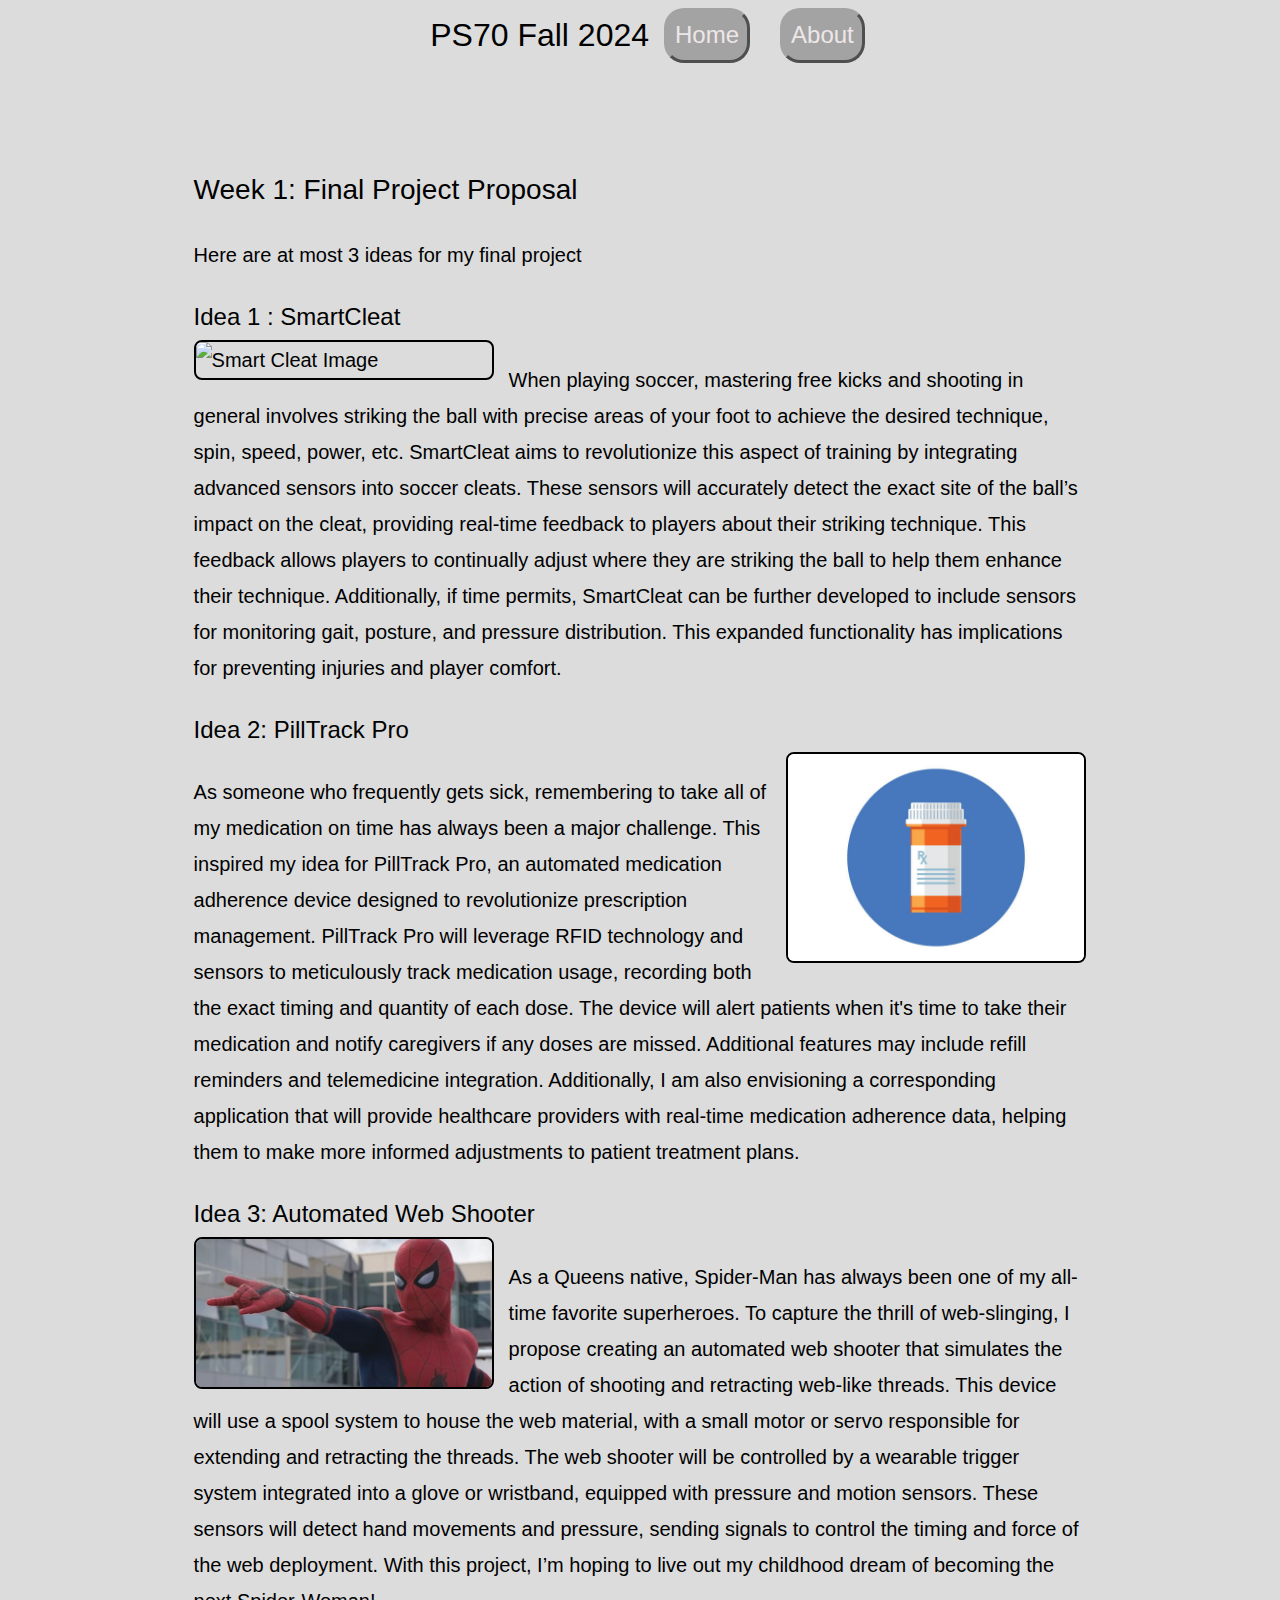
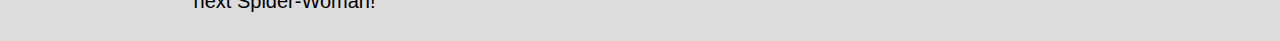
==== 01_intro/index.html @ f96a67d0 "new" ====
<!DOCTYPE html>
<html lang="en">

<title>PS70: Intro to Digital Fabrication </title>
<link href="https://cdn.jsdelivr.net/npm/bootstrap@5.1.1/dist/css/bootstrap.min.css" rel="stylesheet">
<link href="../style.css" rel="stylesheet">


<nav class="navbar navbar-expand-sm navbar-dark" style=" color: #EEE7E8;">
  <div style="align-items: center; justify-content: center;" class="container-fluid">
    <div class="flexrow">
      <h2 class="nav-title">PS70 Fall 2024</h2>
    </div>
    <div class="navbar-nav">
      <h4><a class="nav-link" href="../index.html">Home</a></h4>
      <h4><a class="nav-link" href="../about.html">About</a></h4>
    </div>
  </div>
</nav>

<body>
<xmp style="display:none;">
<div class="textcontainer">
<br></br>

<h3>Week 1: Final Project Proposal</h3>

<p class = "margin"></p>
Here are at most 3 ideas for my final project
<p class = "margin"></p>

<h4>Idea 1 : SmartCleat</h4>
<img src="SmartCleat.jpg" alt="Smart Cleat Image" style="float: left; margin-right: 15px; width: 300px; border: 2px solid black; border-radius: 8px;">
<p class = "margin"></p>

When playing soccer, mastering free kicks and shooting in general involves striking the ball with precise areas of your foot to achieve the desired technique, spin, speed, power, etc. SmartCleat aims to revolutionize this aspect of training by integrating advanced sensors into soccer cleats. These sensors will accurately detect the exact site of the ball’s impact on the cleat, providing real-time feedback to players about their striking technique. This feedback allows players to continually adjust where they are striking the ball to help them enhance their technique. Additionally, if time permits, SmartCleat can be further developed to include sensors for monitoring gait, posture, and pressure distribution. This expanded functionality has implications for preventing injuries and player comfort.


<p class = "margin"></p>


<h4>Idea 2: PillTrack Pro</h4>
<img src="Pill Bottle.jpg" alt="Pill Bottle Image" style="float: right; margin-left: 15px; width: 300px; border: 2px solid black; border-radius: 8px;">
<p class = "margin"></p>

As someone who frequently gets sick, remembering to take all of my medication on time has always been a major challenge. This inspired my idea for PillTrack Pro, an automated medication adherence device designed to revolutionize prescription management. PillTrack Pro will leverage RFID technology and sensors to meticulously track medication usage, recording both the exact timing and quantity of each dose. The device will alert patients when it's time to take their medication and notify caregivers if any doses are missed. Additional features may include refill reminders and telemedicine integration. Additionally, I am also envisioning a corresponding application that will provide healthcare providers with real-time medication adherence data, helping them to make more informed adjustments to patient treatment plans. 

<p class = "margin"></p>

<h4>Idea 3: Automated Web Shooter </h4>
<img src="Web Shooter.jpg" alt="Web Shooter Image" style="float: left; margin-right: 15px; width: 300px; border: 2px solid black; border-radius: 8px;">
<p class = "margin"></p>

As a Queens native, Spider-Man has always been one of my all-time favorite superheroes. To capture the thrill of web-slinging, I propose creating an automated web shooter that simulates the action of shooting and retracting web-like threads. This device will use a spool system to house the web material, with a small motor or servo responsible for extending and retracting the threads. The web shooter will be controlled by a wearable trigger system integrated into a glove or wristband, equipped with pressure and motion sensors. These sensors will detect hand movements and pressure, sending signals to control the timing and force of the web deployment. With this project, I’m hoping to live out my childhood dream of becoming the next Spider-Woman!

</div>
</xmp>
</body>

<script src="../strapdown.js"></script>
<script src="https://cdn.jsdelivr.net/npm/bootstrap@5.0.2/dist/js/bootstrap.bundle.min.js" ></script>

</html>
---- style.css ----
body {
    font: 20px "Gill Sans", Verdana, sans-serif;
    line-height: 1.8;
    color: #000000;
    background-color: #dcdcdc;
    padding-top: 0px !important;
  }

.textcontainer {
  padding: 2% 10%;;
}

p {font-size: 16px;}
.margin {margin-bottom: 30px;}

a {
  color: #000000;
}

.container-fluid {
  padding: 0px;
  /*padding-bottom: 70px;*/
}

nav {
  background-color: #dcdcdc;
  color: #EEE7E8;
  padding: 50px 0px;
}

.navbar-nav {
  display: flex;
  justify-content: flex-start;
  gap: 30px;
}

.nav-title{
  margin-left: 15px;
  margin-right: 15px;
  color: #000000;
}

.nav-link {
  border: 3px outset #a3a3a3;
  border-radius: 20px;
  padding: 10px 30px;
  background-color: #a3a3a3;
  color: #EEE7E8;
  transition: 0.3s;
}

.nav-link:hover {
  border: 3px outset #FFFFFF;
  border-radius: 20px;
  padding: 10px 30px;
  background-color: #a3a3a3;
  transition: 0.3s;
}

#btn {
  border: 3px outset #FFFFFF;
  border-radius: 40px;
  padding: 10px 30px;
  background-color: #a3a3a3;
  color: #000000;
  transition: 0.3s;
}

#btn:hover {
  border: 3px inset #FFFFFF;
  border-radius: 40px;
  padding: 10px 30px;
  background-color: #a3a3a3;
  transition: 0.3s;
}

.row {
  margin: auto auto;
}

.flexrow {
  display: flex;
  justify-content: space-evenly;
}

.center-row {
  display: flex;
  justify-content: center;
}

code {
  background-color: #2d2b33;
  color: #EEE7E8;
  font-family: 'Courier New', Courier, monospace;
}

.caption {
  color: gray;
  font-size: 16px;
  text-align: center;
  font-style: italic;
}

#aboutme {
  padding: 20px;
}
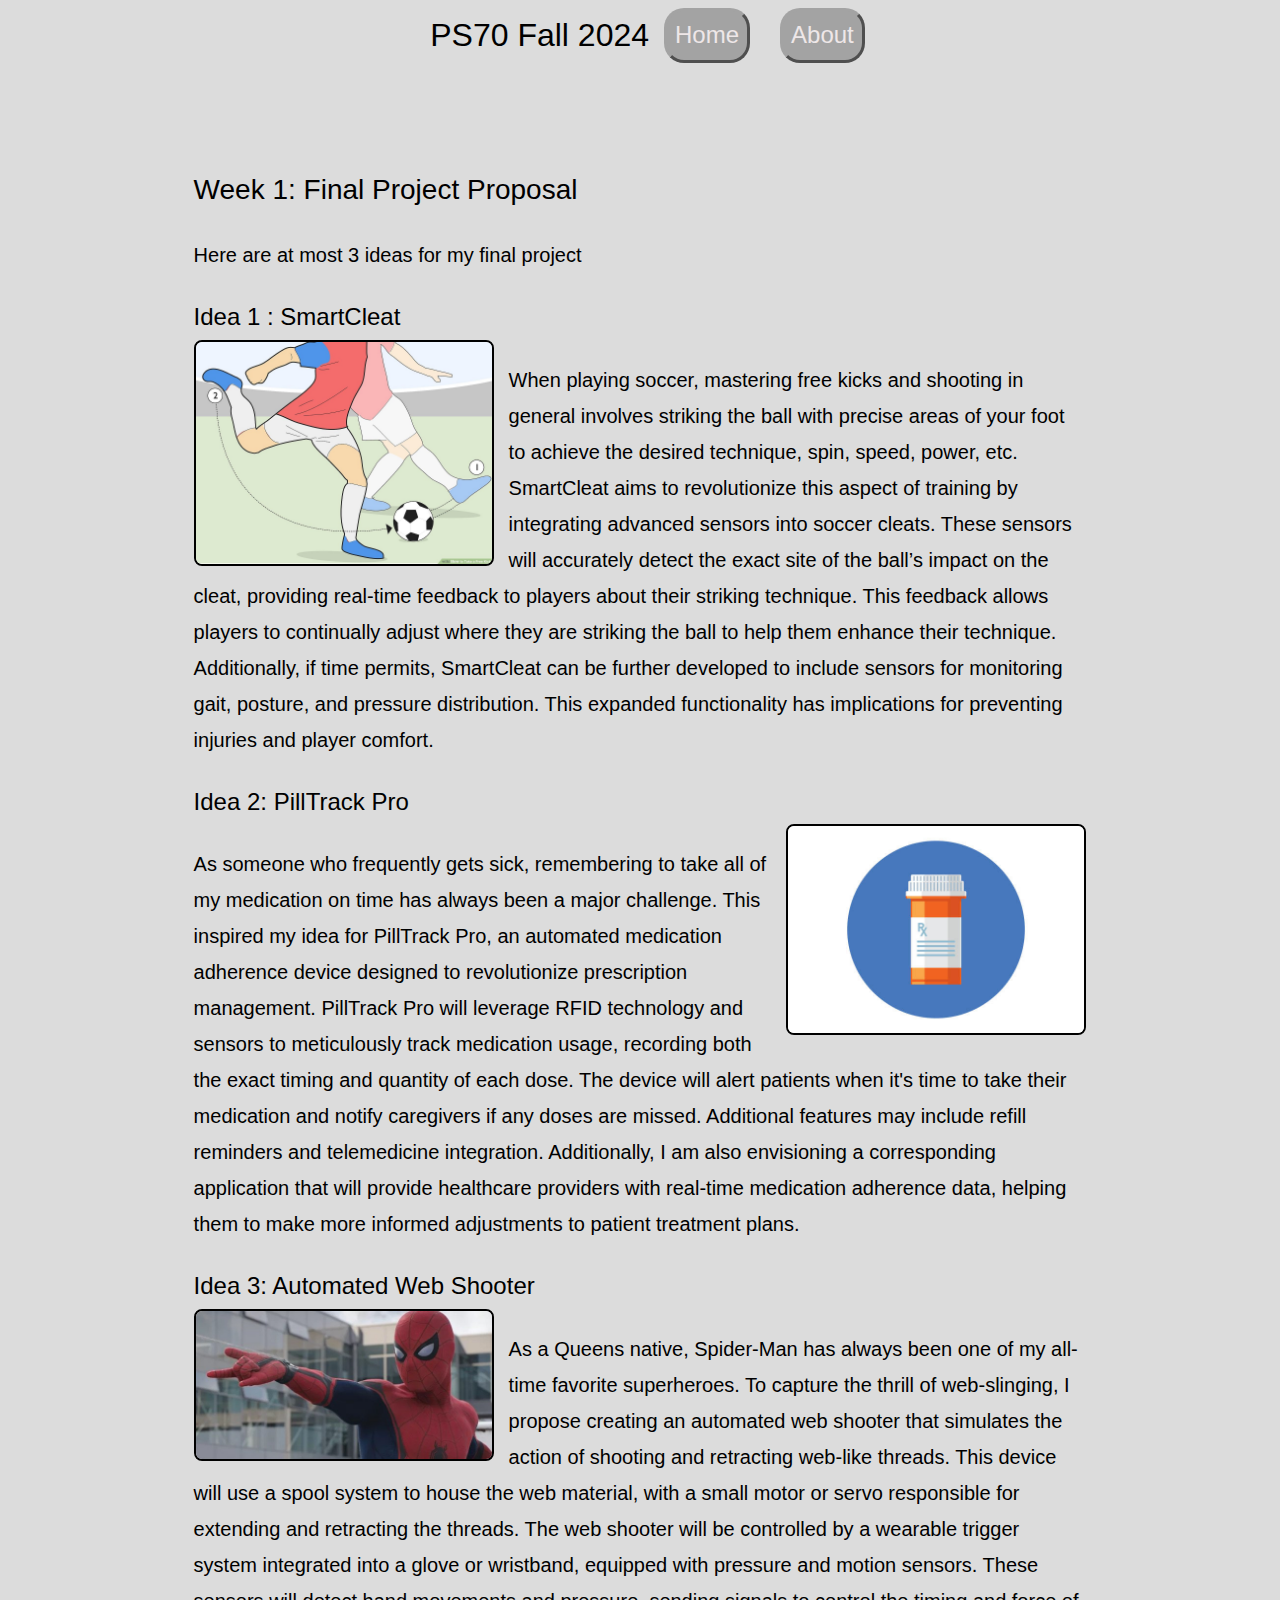
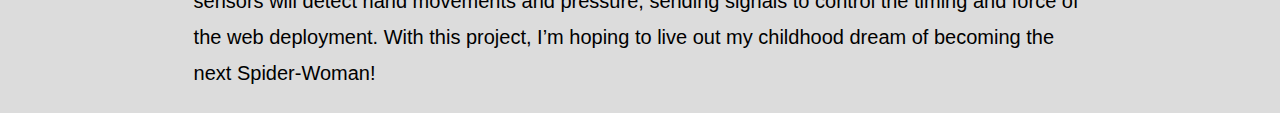
==== commit 4247cb7e: "new image" ====
--- a/01_intro/index.html
+++ b/01_intro/index.html
@@ -30,7 +30,7 @@
 <p class = "margin"></p>
 
 <h4>Idea 1 : SmartCleat</h4>
-<img src="SmartCleat.jpg" alt="Smart Cleat Image" style="float: left; margin-right: 15px; width: 300px; border: 2px solid black; border-radius: 8px;">
+<img src="Soccer.jpg" alt="Smart Cleat Image" style="float: left; margin-right: 15px; width: 300px; border: 2px solid black; border-radius: 8px;">
 <p class = "margin"></p>
 
 When playing soccer, mastering free kicks and shooting in general involves striking the ball with precise areas of your foot to achieve the desired technique, spin, speed, power, etc. SmartCleat aims to revolutionize this aspect of training by integrating advanced sensors into soccer cleats. These sensors will accurately detect the exact site of the ball’s impact on the cleat, providing real-time feedback to players about their striking technique. This feedback allows players to continually adjust where they are striking the ball to help them enhance their technique. Additionally, if time permits, SmartCleat can be further developed to include sensors for monitoring gait, posture, and pressure distribution. This expanded functionality has implications for preventing injuries and player comfort.
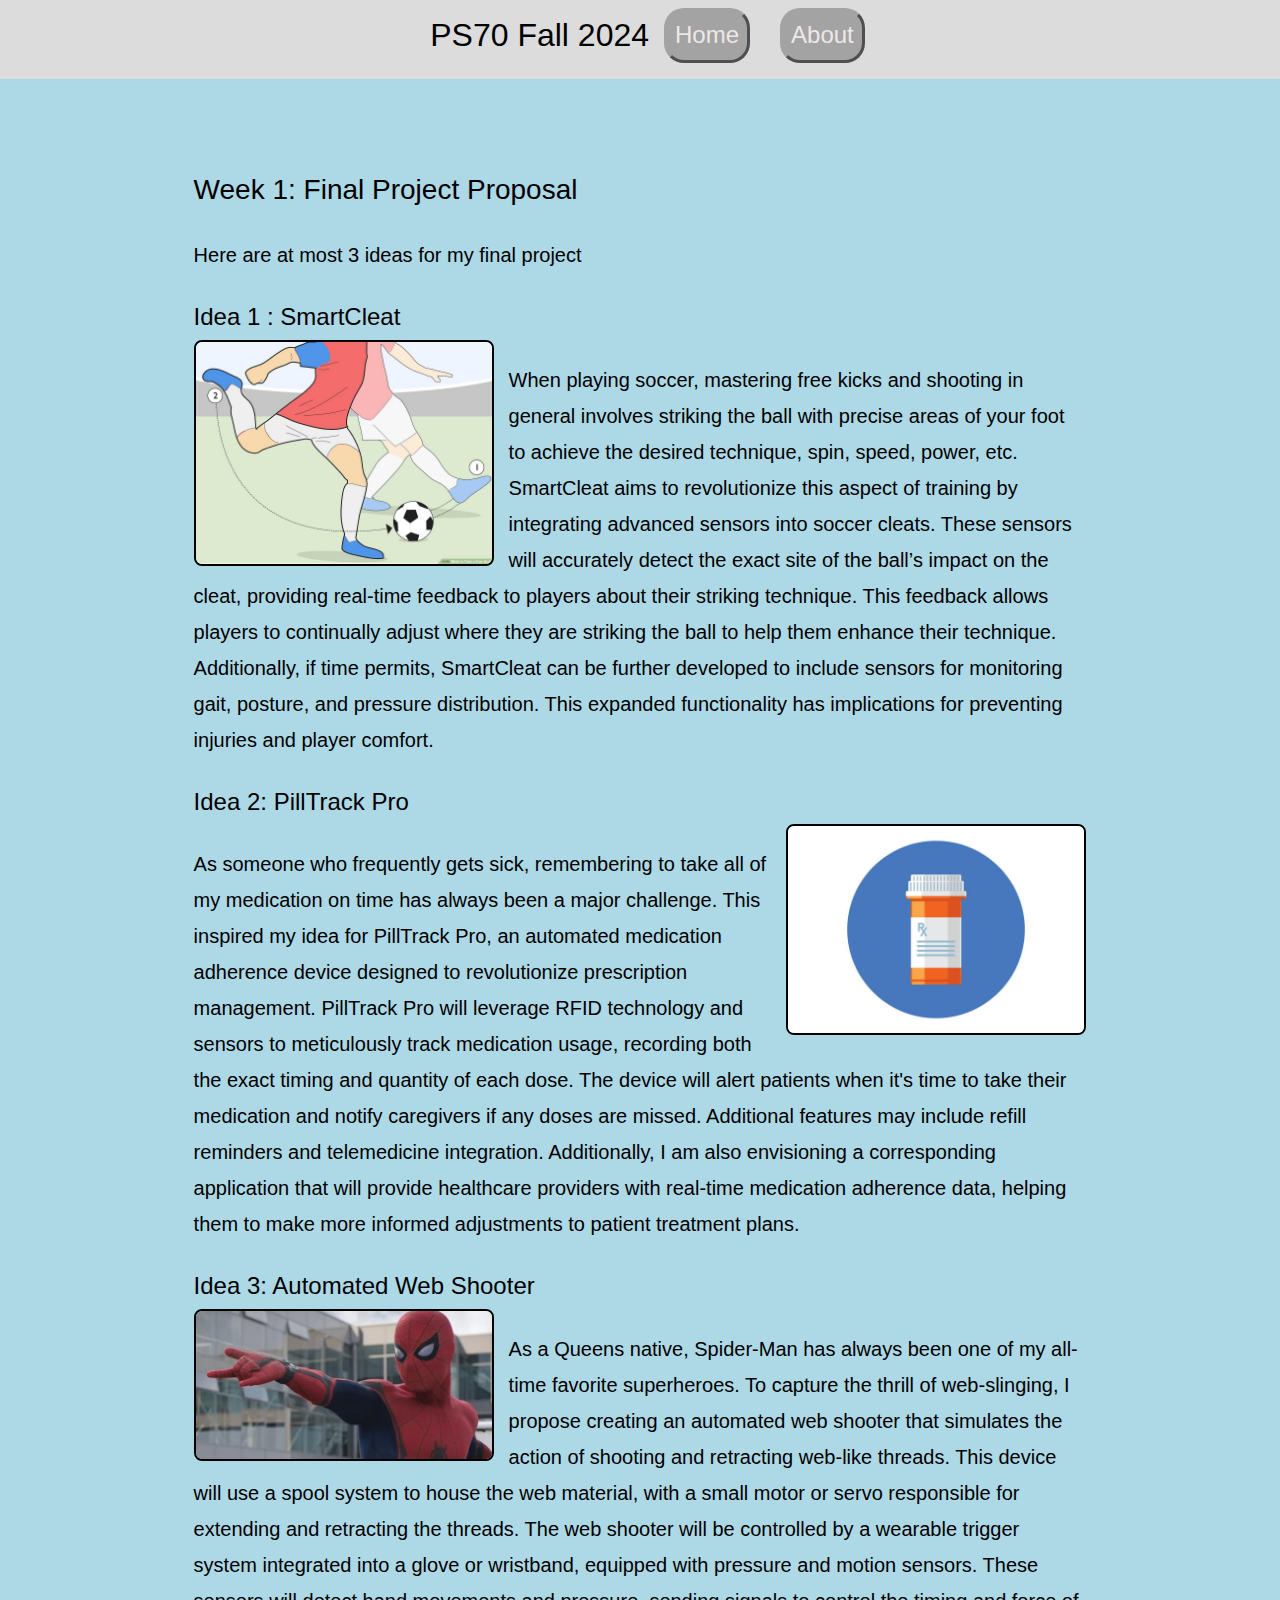
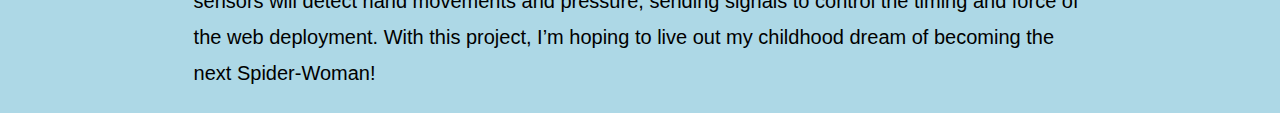
==== commit 1abd7169: "new blue" ====
--- a/01_intro/index.html
+++ b/01_intro/index.html
@@ -4,6 +4,11 @@
 <title>PS70: Intro to Digital Fabrication </title>
 <link href="https://cdn.jsdelivr.net/npm/bootstrap@5.1.1/dist/css/bootstrap.min.css" rel="stylesheet">
 <link href="../style.css" rel="stylesheet">
+<style>
+    body {
+        background-color: #ADD8E6; /* Light blue background for each page */
+    }
+</style>
 
 
 <nav class="navbar navbar-expand-sm navbar-dark" style=" color: #EEE7E8;">
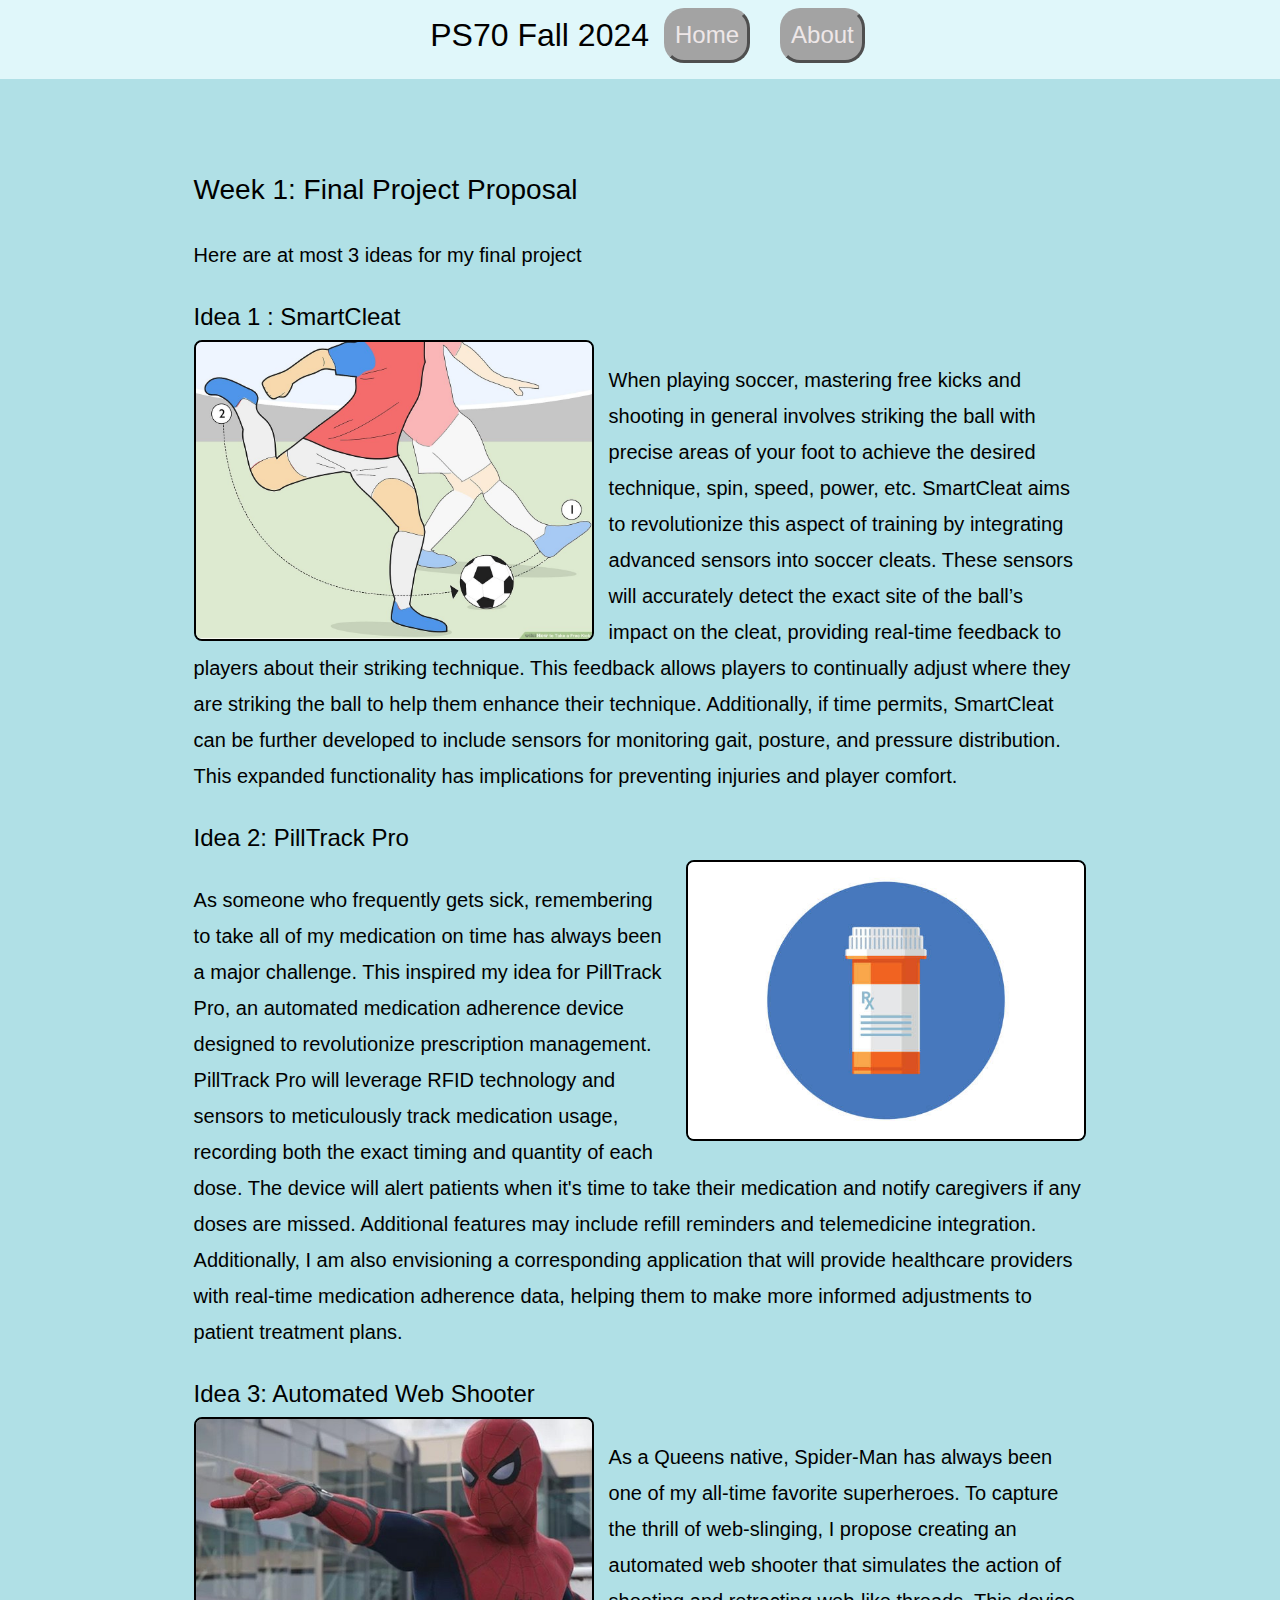
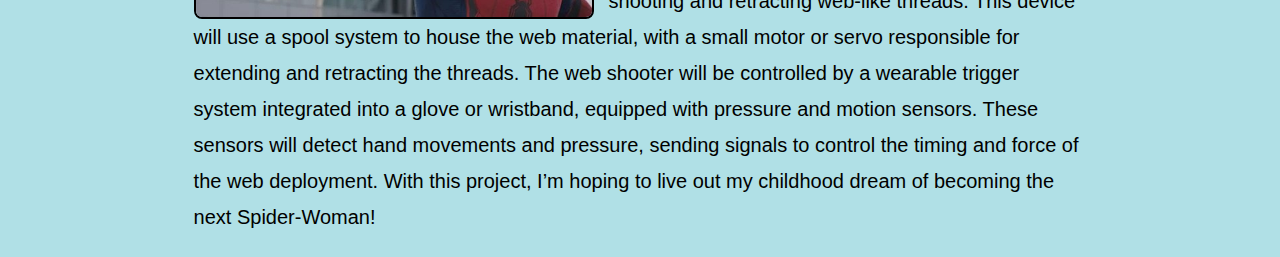
==== commit 83bb8f4c: "Update index.html" ====
--- a/01_intro/index.html
+++ b/01_intro/index.html
@@ -6,12 +6,16 @@
 <link href="../style.css" rel="stylesheet">
 <style>
     body {
-        background-color: #ADD8E6; /* Light blue background for each page */
+        background-color: #B0E0E6; /* Lighter blue background */
+    }
+    .textcontainer img {
+        width: 400px; /* Enlarged image size */
+        border: 2px solid black; 
+        border-radius: 8px;
     }
 </style>
 
-
-<nav class="navbar navbar-expand-sm navbar-dark" style=" color: #EEE7E8;">
+<nav class="navbar navbar-expand-sm navbar-dark" style="color: #EEE7E8;">
   <div style="align-items: center; justify-content: center;" class="container-fluid">
     <div class="flexrow">
       <h2 class="nav-title">PS70 Fall 2024</h2>
@@ -30,31 +34,29 @@
 
 <h3>Week 1: Final Project Proposal</h3>
 
-<p class = "margin"></p>
+<p class="margin"></p>
 Here are at most 3 ideas for my final project
-<p class = "margin"></p>
+<p class="margin"></p>
 
 <h4>Idea 1 : SmartCleat</h4>
-<img src="Soccer.jpg" alt="Smart Cleat Image" style="float: left; margin-right: 15px; width: 300px; border: 2px solid black; border-radius: 8px;">
-<p class = "margin"></p>
+<img src="Soccer.jpg" alt="Smart Cleat Image" style="float: left; margin-right: 15px;">
+<p class="margin"></p>
 
 When playing soccer, mastering free kicks and shooting in general involves striking the ball with precise areas of your foot to achieve the desired technique, spin, speed, power, etc. SmartCleat aims to revolutionize this aspect of training by integrating advanced sensors into soccer cleats. These sensors will accurately detect the exact site of the ball’s impact on the cleat, providing real-time feedback to players about their striking technique. This feedback allows players to continually adjust where they are striking the ball to help them enhance their technique. Additionally, if time permits, SmartCleat can be further developed to include sensors for monitoring gait, posture, and pressure distribution. This expanded functionality has implications for preventing injuries and player comfort.
 
-
-<p class = "margin"></p>
-
+<p class="margin"></p>
 
 <h4>Idea 2: PillTrack Pro</h4>
-<img src="Pill Bottle.jpg" alt="Pill Bottle Image" style="float: right; margin-left: 15px; width: 300px; border: 2px solid black; border-radius: 8px;">
-<p class = "margin"></p>
+<img src="Pill Bottle.jpg" alt="Pill Bottle Image" style="float: right; margin-left: 15px;">
+<p class="margin"></p>
 
-As someone who frequently gets sick, remembering to take all of my medication on time has always been a major challenge. This inspired my idea for PillTrack Pro, an automated medication adherence device designed to revolutionize prescription management. PillTrack Pro will leverage RFID technology and sensors to meticulously track medication usage, recording both the exact timing and quantity of each dose. The device will alert patients when it's time to take their medication and notify caregivers if any doses are missed. Additional features may include refill reminders and telemedicine integration. Additionally, I am also envisioning a corresponding application that will provide healthcare providers with real-time medication adherence data, helping them to make more informed adjustments to patient treatment plans. 
+As someone who frequently gets sick, remembering to take all of my medication on time has always been a major challenge. This inspired my idea for PillTrack Pro, an automated medication adherence device designed to revolutionize prescription management. PillTrack Pro will leverage RFID technology and sensors to meticulously track medication usage, recording both the exact timing and quantity of each dose. The device will alert patients when it's time to take their medication and notify caregivers if any doses are missed. Additional features may include refill reminders and telemedicine integration. Additionally, I am also envisioning a corresponding application that will provide healthcare providers with real-time medication adherence data, helping them to make more informed adjustments to patient treatment plans.
 
-<p class = "margin"></p>
+<p class="margin"></p>
 
 <h4>Idea 3: Automated Web Shooter </h4>
-<img src="Web Shooter.jpg" alt="Web Shooter Image" style="float: left; margin-right: 15px; width: 300px; border: 2px solid black; border-radius: 8px;">
-<p class = "margin"></p>
+<img src="Web Shooter.jpg" alt="Web Shooter Image" style="float: left; margin-right: 15px;">
+<p class="margin"></p>
 
 As a Queens native, Spider-Man has always been one of my all-time favorite superheroes. To capture the thrill of web-slinging, I propose creating an automated web shooter that simulates the action of shooting and retracting web-like threads. This device will use a spool system to house the web material, with a small motor or servo responsible for extending and retracting the threads. The web shooter will be controlled by a wearable trigger system integrated into a glove or wristband, equipped with pressure and motion sensors. These sensors will detect hand movements and pressure, sending signals to control the timing and force of the web deployment. With this project, I’m hoping to live out my childhood dream of becoming the next Spider-Woman!
 
@@ -63,7 +65,7 @@
 </body>
 
 <script src="../strapdown.js"></script>
-<script src="https://cdn.jsdelivr.net/npm/bootstrap@5.0.2/dist/js/bootstrap.bundle.min.js" ></script>
+<script src="https://cdn.jsdelivr.net/npm/bootstrap@5.0.2/dist/js/bootstrap.bundle.min.js"></script>
 
 </html>
 
--- a/style.css
+++ b/style.css
@@ -2,16 +2,21 @@
     font: 20px "Gill Sans", Verdana, sans-serif;
     line-height: 1.8;
     color: #000000;
-    background-color: #dcdcdc;
+    background-color: #E0F7FA; /* Updated to an even lighter blue */
     padding-top: 0px !important;
-  }
+}
 
 .textcontainer {
-  padding: 2% 10%;;
+  padding: 2% 10%;
 }
 
-p {font-size: 16px;}
-.margin {margin-bottom: 30px;}
+p {
+  font-size: 16px;
+}
+
+.margin {
+  margin-bottom: 30px;
+}
 
 a {
   color: #000000;
@@ -23,8 +28,8 @@
 }
 
 nav {
-  background-color: #dcdcdc;
-  color: #EEE7E8;
+  background-color: #E0F7FA; /* Updated to match the body background color */
+  color: #000000; /* Changed color to maintain contrast */
   padding: 50px 0px;
 }
 
@@ -34,10 +39,11 @@
   gap: 30px;
 }
 
-.nav-title{
+.nav-title {
   margin-left: 15px;
   margin-right: 15px;
   color: #000000;
+  background-color: #E0F7FA; /* Updated to match the nav background color */
 }
 
 .nav-link {
@@ -103,4 +109,4 @@
 
 #aboutme {
   padding: 20px;
-}+}
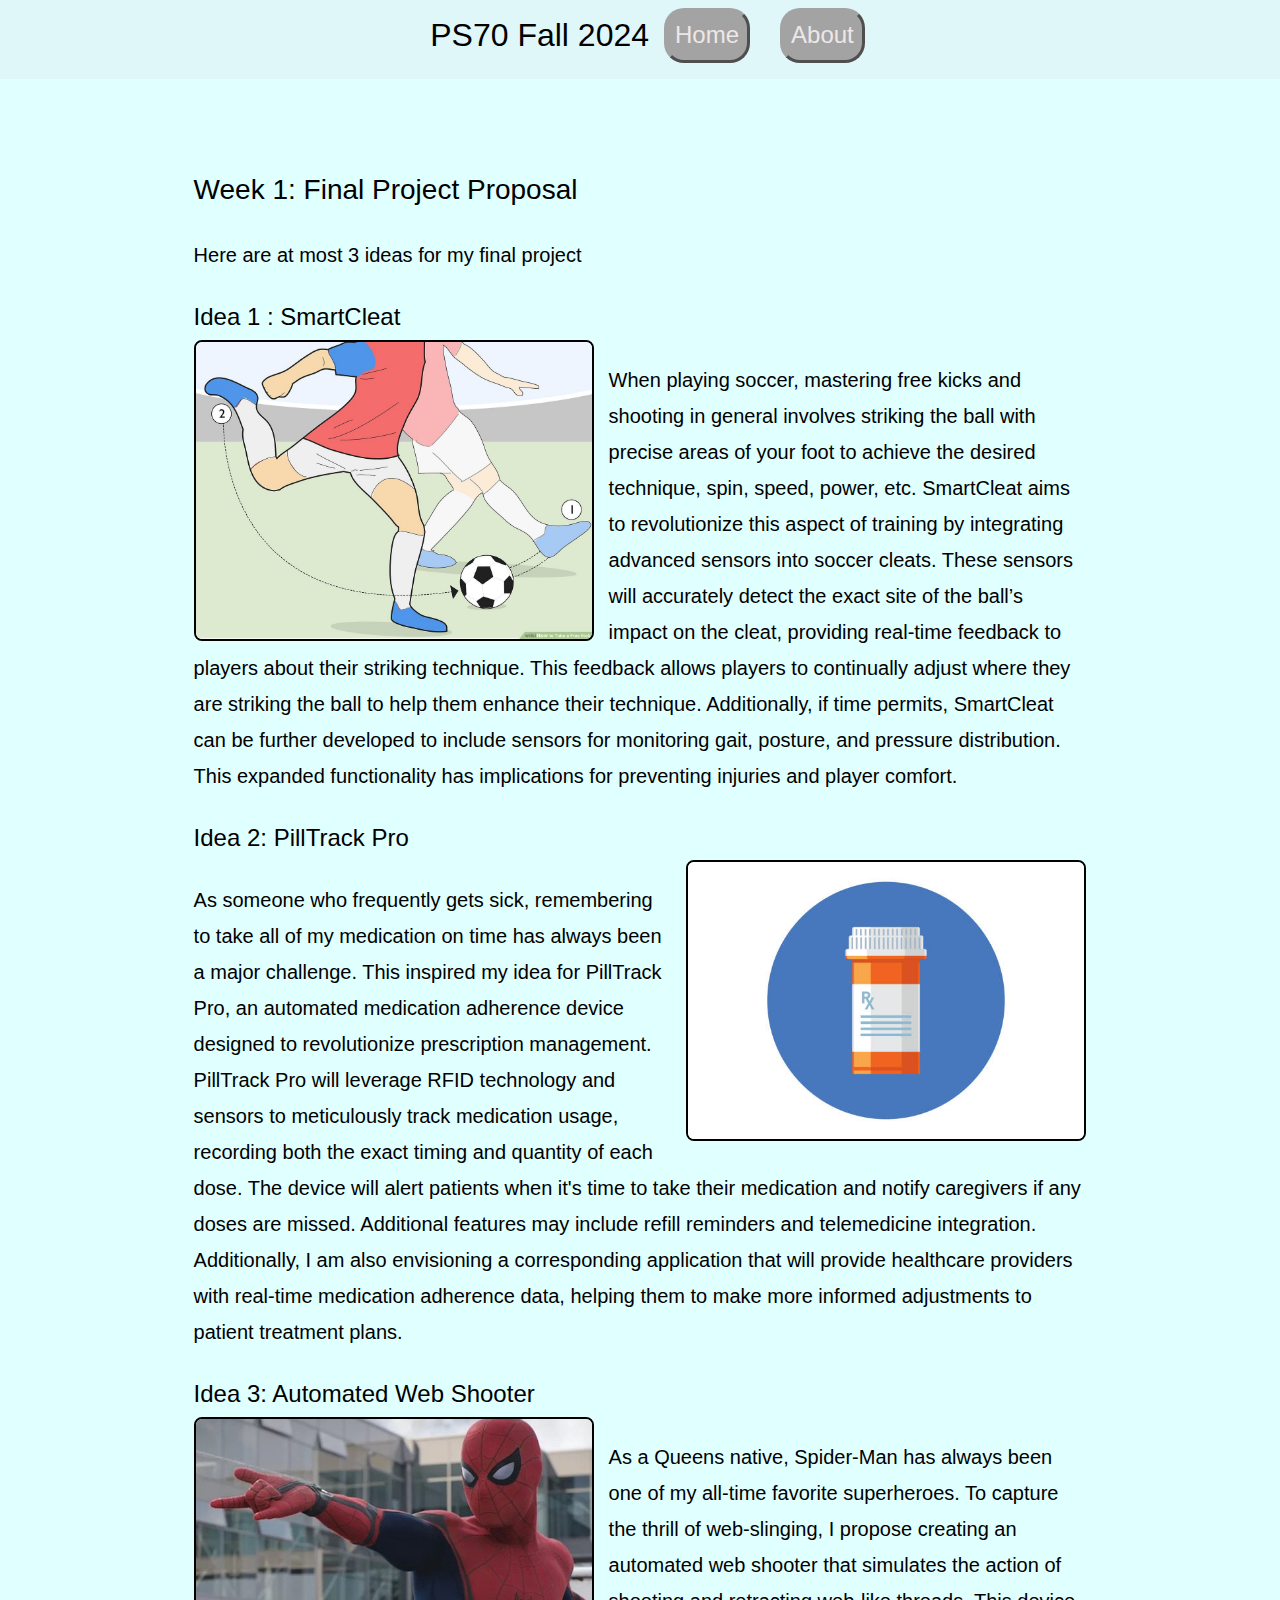
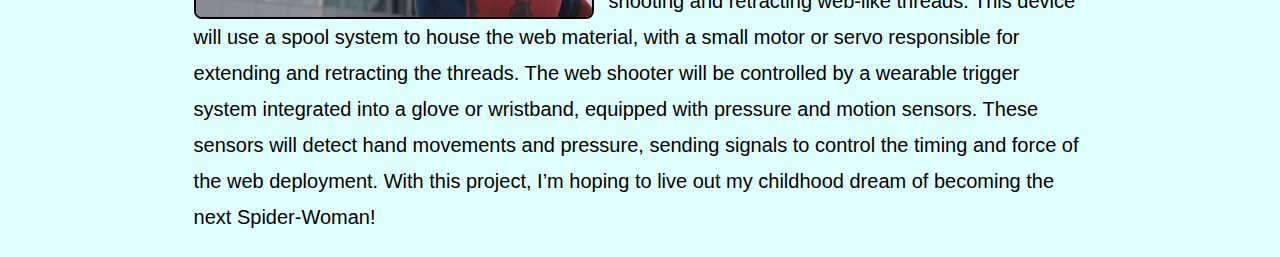
==== commit ba821672: "Update index.html" ====
--- a/01_intro/index.html
+++ b/01_intro/index.html
@@ -6,7 +6,7 @@
 <link href="../style.css" rel="stylesheet">
 <style>
     body {
-        background-color: #B0E0E6; /* Lighter blue background */
+        background-color: #E0FFFF; /* Lighter blue background */
     }
     .textcontainer img {
         width: 400px; /* Enlarged image size */
@@ -69,4 +69,3 @@
 
 </html>
 
-
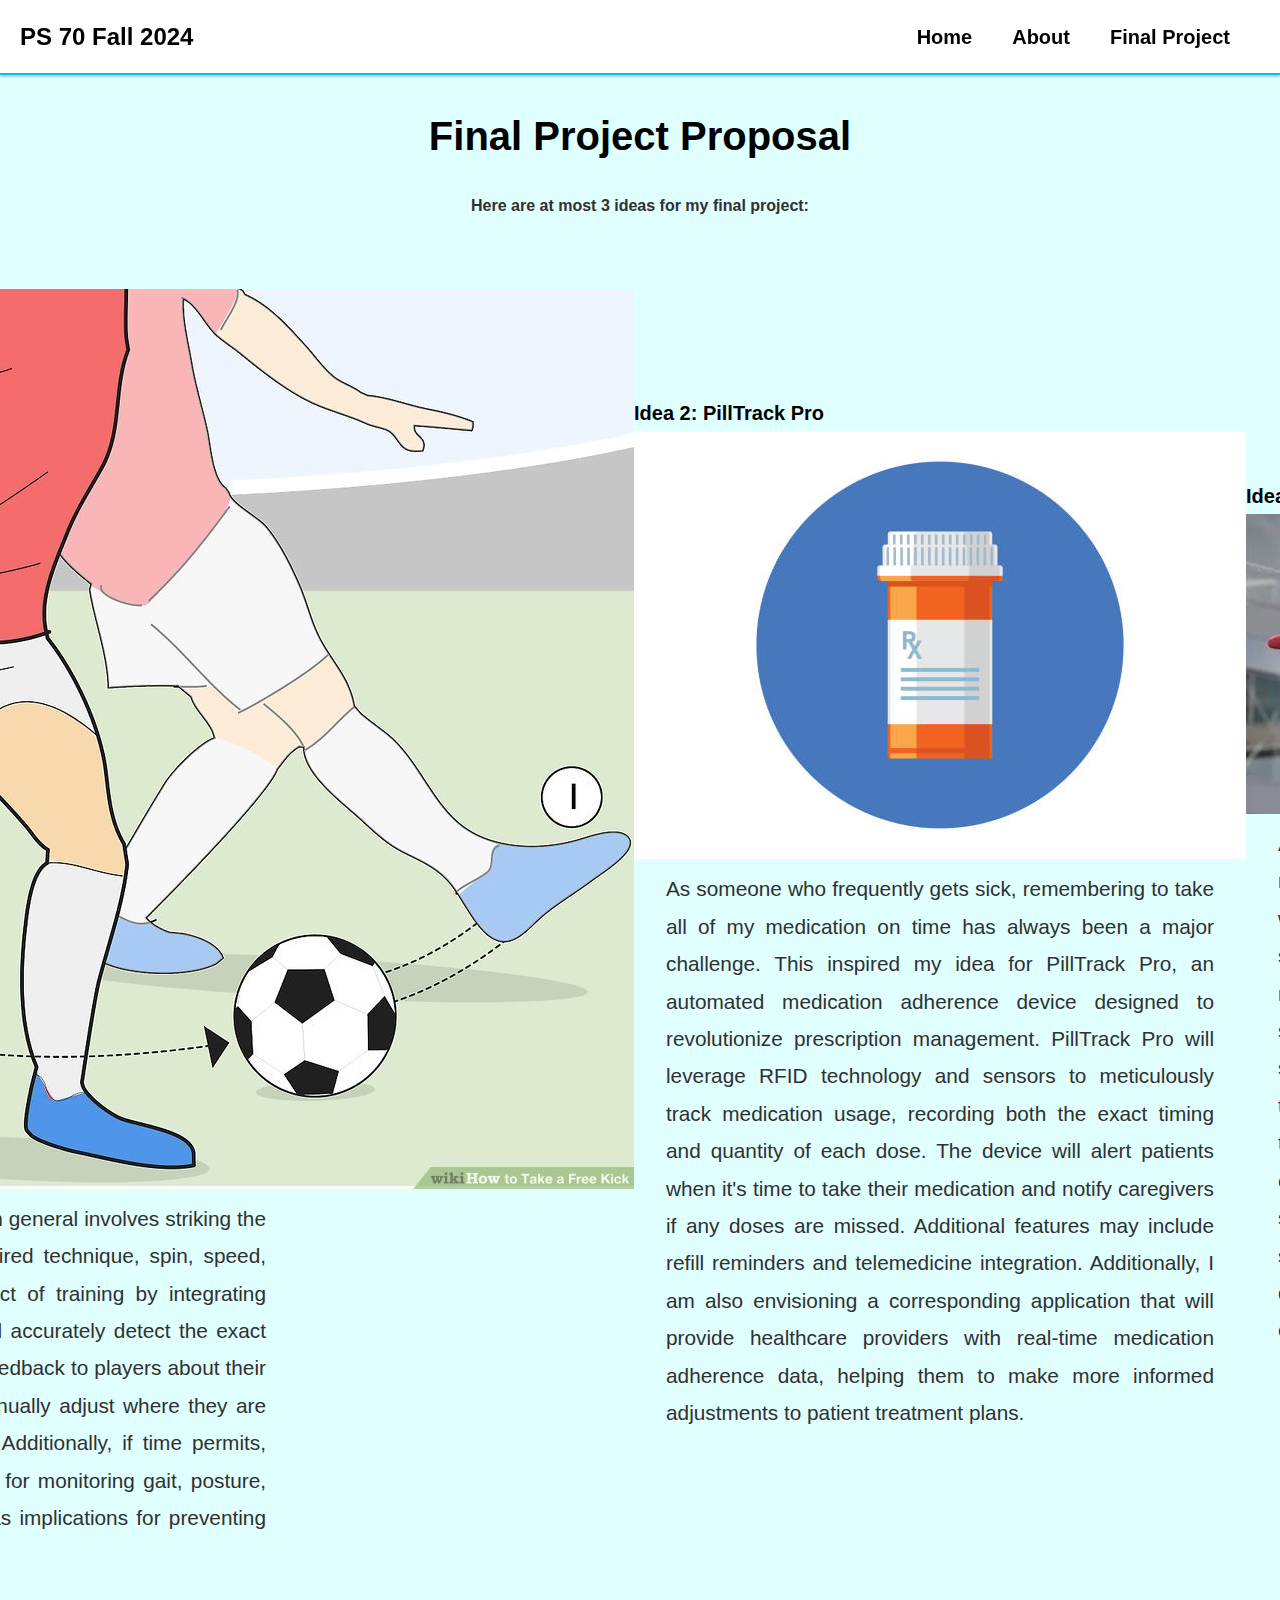
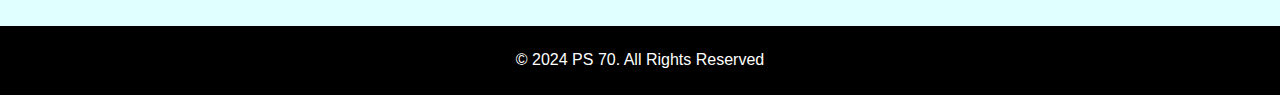
==== commit 1ae3131a: "new" ====
--- a/01_intro/index.html
+++ b/01_intro/index.html
@@ -1,71 +1,55 @@
 <!DOCTYPE html>
 <html lang="en">
 
-<title>PS70: Intro to Digital Fabrication </title>
-<link href="https://cdn.jsdelivr.net/npm/bootstrap@5.1.1/dist/css/bootstrap.min.css" rel="stylesheet">
-<link href="../style.css" rel="stylesheet">
-<style>
-    body {
-        background-color: #E0FFFF; /* Lighter blue background */
-    }
-    .textcontainer img {
-        width: 400px; /* Enlarged image size */
-        border: 2px solid black; 
-        border-radius: 8px;
-    }
-</style>
-
-<nav class="navbar navbar-expand-sm navbar-dark" style="color: #EEE7E8;">
-  <div style="align-items: center; justify-content: center;" class="container-fluid">
-    <div class="flexrow">
-      <h2 class="nav-title">PS70 Fall 2024</h2>
-    </div>
-    <div class="navbar-nav">
-      <h4><a class="nav-link" href="../index.html">Home</a></h4>
-      <h4><a class="nav-link" href="../about.html">About</a></h4>
-    </div>
-  </div>
-</nav>
+<head>
+    <meta charset="UTF-8">
+    <meta name="viewport" content="width=device-width, initial-scale=1.0">
+    <link rel="stylesheet" href="../style.css">
+    <title>Final Project</title>
+</head>
 
 <body>
-<xmp style="display:none;">
-<div class="textcontainer">
-<br></br>
+    <header>
+        <nav>
+            <div class="logo">
+              PS 70 Fall 2024
+            </div>
+            <ul class="nav-links">
+                <li><a href="../index.html">Home</a></li>
+                <li><a href="../about.html">About</a></li>
+                <li><a href="#">Final Project</a></li>
+            </ul>
+        </nav>
+    </header>
 
-<h3>Week 1: Final Project Proposal</h3>
+    <section class="final-project">
+        <h1>Final Project Proposal</h1>
+        <p style="font-weight: bold">Here are at most 3 ideas for my final project:</p>
+        <div class="final-project-info">
+            <div class="project">
+                <h4>Idea 1: SmartCleat</h4>
+                <img src="Soccer.jpg" alt="Smart Cleat Image">
+                <p>When playing soccer, mastering free kicks and shooting in general involves striking the ball with precise areas of your foot to achieve the desired technique, spin, speed, power, etc. SmartCleat aims to revolutionize this aspect of training by integrating advanced sensors into soccer cleats. These sensors will accurately detect the exact site of the ball’s impact on the cleat, providing real-time feedback to players about their striking technique. This feedback allows players to continually adjust where they are striking the ball to help them enhance their technique. Additionally, if time permits, SmartCleat can be further developed to include sensors for monitoring gait, posture, and pressure distribution. This expanded functionality has implications for preventing injuries and player comfort.</p>
+            </div>
 
-<p class="margin"></p>
-Here are at most 3 ideas for my final project
-<p class="margin"></p>
+            <div class="project">
+                <h4>Idea 2: PillTrack Pro</h4>
+                <img src="Pill Bottle.jpg" alt="Pill Bottle Image">
+                <p>As someone who frequently gets sick, remembering to take all of my medication on time has always been a major challenge. This inspired my idea for PillTrack Pro, an automated medication adherence device designed to revolutionize prescription management. PillTrack Pro will leverage RFID technology and sensors to meticulously track medication usage, recording both the exact timing and quantity of each dose. The device will alert patients when it's time to take their medication and notify caregivers if any doses are missed. Additional features may include refill reminders and telemedicine integration. Additionally, I am also envisioning a corresponding application that will provide healthcare providers with real-time medication adherence data, helping them to make more informed adjustments to patient treatment plans.</p>
+            </div>
 
-<h4>Idea 1 : SmartCleat</h4>
-<img src="Soccer.jpg" alt="Smart Cleat Image" style="float: left; margin-right: 15px;">
-<p class="margin"></p>
+            <div class="project">
+                <h4>Idea 3: Automated Web Shooter</h4>
+                <img src="Web Shooter.jpg" alt="Web Shooter Image">
+                <p>As a Queens native, Spider-Man has always been one of my all-time favorite superheroes. To capture the thrill of web-slinging, I propose creating an automated web shooter that simulates the action of shooting and retracting web-like threads. This device will use a spool system to house the web material, with a small motor or servo responsible for extending and retracting the threads. The web shooter will be controlled by a wearable trigger system integrated into a glove or wristband, equipped with pressure and motion sensors. These sensors will detect hand movements and pressure, sending signals to control the timing and force of the web deployment. With this project, I’m hoping to live out my childhood dream of becoming the next Spider-Woman!</p>
+            </div>
+        </div>
+    </section>
 
-When playing soccer, mastering free kicks and shooting in general involves striking the ball with precise areas of your foot to achieve the desired technique, spin, speed, power, etc. SmartCleat aims to revolutionize this aspect of training by integrating advanced sensors into soccer cleats. These sensors will accurately detect the exact site of the ball’s impact on the cleat, providing real-time feedback to players about their striking technique. This feedback allows players to continually adjust where they are striking the ball to help them enhance their technique. Additionally, if time permits, SmartCleat can be further developed to include sensors for monitoring gait, posture, and pressure distribution. This expanded functionality has implications for preventing injuries and player comfort.
-
-<p class="margin"></p>
-
-<h4>Idea 2: PillTrack Pro</h4>
-<img src="Pill Bottle.jpg" alt="Pill Bottle Image" style="float: right; margin-left: 15px;">
-<p class="margin"></p>
-
-As someone who frequently gets sick, remembering to take all of my medication on time has always been a major challenge. This inspired my idea for PillTrack Pro, an automated medication adherence device designed to revolutionize prescription management. PillTrack Pro will leverage RFID technology and sensors to meticulously track medication usage, recording both the exact timing and quantity of each dose. The device will alert patients when it's time to take their medication and notify caregivers if any doses are missed. Additional features may include refill reminders and telemedicine integration. Additionally, I am also envisioning a corresponding application that will provide healthcare providers with real-time medication adherence data, helping them to make more informed adjustments to patient treatment plans.
-
-<p class="margin"></p>
-
-<h4>Idea 3: Automated Web Shooter </h4>
-<img src="Web Shooter.jpg" alt="Web Shooter Image" style="float: left; margin-right: 15px;">
-<p class="margin"></p>
-
-As a Queens native, Spider-Man has always been one of my all-time favorite superheroes. To capture the thrill of web-slinging, I propose creating an automated web shooter that simulates the action of shooting and retracting web-like threads. This device will use a spool system to house the web material, with a small motor or servo responsible for extending and retracting the threads. The web shooter will be controlled by a wearable trigger system integrated into a glove or wristband, equipped with pressure and motion sensors. These sensors will detect hand movements and pressure, sending signals to control the timing and force of the web deployment. With this project, I’m hoping to live out my childhood dream of becoming the next Spider-Woman!
-
-</div>
-</xmp>
+    <footer>
+        <p>© 2024 PS 70. All Rights Reserved</p>
+    </footer>
 </body>
-
-<script src="../strapdown.js"></script>
-<script src="https://cdn.jsdelivr.net/npm/bootstrap@5.0.2/dist/js/bootstrap.bundle.min.js"></script>
 
 </html>
 
--- a/style.css
+++ b/style.css
@@ -1,112 +1,344 @@
+/* Global Styles */
+* {
+    margin: 0;
+    padding: 0;
+    box-sizing: border-box;
+}
+
 body {
     font: 20px "Gill Sans", Verdana, sans-serif;
     line-height: 1.8;
     color: #000000;
     background-color: #E0F7FA; /* Updated to an even lighter blue */
     padding-top: 0px !important;
+    font-family: Arial, sans-serif; /* Added for consistency with new styling */
 }
 
 .textcontainer {
-  padding: 2% 10%;
+    padding: 2% 10%;
 }
 
 p {
-  font-size: 16px;
+    font-size: 16px;
 }
 
 .margin {
-  margin-bottom: 30px;
+    margin-bottom: 30px;
 }
 
 a {
-  color: #000000;
+    color: #000000;
 }
 
 .container-fluid {
-  padding: 0px;
-  /*padding-bottom: 70px;*/
+    padding: 0px;
+    /*padding-bottom: 70px;*/
+}
+
+/* Header */
+header {
+    background-color: #FFFFFF; /* White */
+    border-bottom: 2px solid #00BFFF; 
+    background-color: E0F7FA;
+    color: rgb(0, 0, 0);
+    padding: 10px 0;
+    position: fixed;
+    width: 100%;
+    z-index: 100;
+    box-shadow: 0 2px 2px rgba(0, 0, 0, 0.2);
 }
 
 nav {
-  background-color: #E0F7FA; /* Updated to match the body background color */
-  color: #000000; /* Changed color to maintain contrast */
-  padding: 50px 0px;
+    display: flex;
+    justify-content: space-between;
+    align-items: center;
+    margin: 5px auto;
+    padding: 0 20px;
 }
 
 .navbar-nav {
-  display: flex;
-  justify-content: flex-start;
-  gap: 30px;
+    display: flex;
+    justify-content: flex-start;
+    gap: 30px;
+}
+
+.logo {
+    font-size: 1.5rem;
+    font-weight: bold;
+    color: #000000;
+}
+
+.nav-links {
+    list-style: none;
+    display: flex;
+}
+
+.nav-links li {
+    margin-right: 20px;
+}
+
+.nav-links a {
+    color: rgb(0, 0, 0);
+    padding: 10px;
+    font-weight: bold;
+    text-decoration: none;
+}
+
+.nav-links a:hover {
+    background-color: #E0F7FA;
+    border-radius: 4px;
+    color: white;
 }
 
 .nav-title {
-  margin-left: 15px;
-  margin-right: 15px;
-  color: #000000;
-  background-color: #E0F7FA; /* Updated to match the nav background color */
+    margin-left: 15px;
+    margin-right: 15px;
+    color: #000000;
+    background-color: #E0F7FA; /* Updated to match the nav background color */
 }
 
 .nav-link {
-  border: 3px outset #a3a3a3;
-  border-radius: 20px;
-  padding: 10px 30px;
-  background-color: #a3a3a3;
-  color: #EEE7E8;
-  transition: 0.3s;
+    border: 3px outset #a3a3a3;
+    border-radius: 20px;
+    padding: 10px 30px;
+    background-color: #a3a3a3;
+    color: #EEE7E8;
+    transition: 0.3s;
 }
 
 .nav-link:hover {
-  border: 3px outset #FFFFFF;
-  border-radius: 20px;
-  padding: 10px 30px;
-  background-color: #a3a3a3;
-  transition: 0.3s;
+    border: 3px outset #FFFFFF;
+    background-color: #a3a3a3;
+    transition: 0.3s;
 }
 
 #btn {
-  border: 3px outset #FFFFFF;
-  border-radius: 40px;
-  padding: 10px 30px;
-  background-color: #a3a3a3;
-  color: #000000;
-  transition: 0.3s;
+    border: 3px outset #FFFFFF;
+    border-radius: 40px;
+    padding: 10px 30px;
+    background-color: #a3a3a3;
+    color: #000000;
+    transition: 0.3s;
 }
 
 #btn:hover {
-  border: 3px inset #FFFFFF;
-  border-radius: 40px;
-  padding: 10px 30px;
-  background-color: #a3a3a3;
-  transition: 0.3s;
-}
-
-.row {
-  margin: auto auto;
-}
-
-.flexrow {
-  display: flex;
-  justify-content: space-evenly;
-}
-
-.center-row {
-  display: flex;
-  justify-content: center;
-}
-
-code {
-  background-color: #2d2b33;
-  color: #EEE7E8;
-  font-family: 'Courier New', Courier, monospace;
-}
-
-.caption {
-  color: gray;
-  font-size: 16px;
-  text-align: center;
-  font-style: italic;
-}
-
-#aboutme {
-  padding: 20px;
-}
+    border: 3px inset #FFFFFF;
+    background-color: #a3a3a3;
+    transition: 0.3s;
+}
+
+/* About Section */
+.about {
+    background: linear-gradient(360deg, #E0F7FA 0%, #E0F7FA 100%);
+    padding: 100px 0 20px 0;
+    text-align: center; /* Center the heading and text */
+}
+
+.about h1 {
+    font-size: 2.5rem;
+    margin-bottom: 20px;
+}
+
+.about p {
+    font-size: 1rem;
+    color: #323030;
+    max-width: 800px;
+    margin: 0 auto;
+}
+
+/* Flexbox container for image and text */
+.about-info {
+    display: flex;
+    align-items: center;
+    justify-content: center; /* Center items horizontally */
+    margin: 2rem 2rem;
+    text-align: left; /* Align text to the left */
+}
+
+/* Image styling */
+.about-img {
+    width: 25rem; /* Adjust size as needed */
+    height: 35rem; /* Adjust size as needed */
+    margin-right: 2rem; /* Space between image and text */
+    display: flex;
+    justify-content: center; /* Center the image horizontally */
+}
+
+.about-img img {
+    width: 100%;
+    height: 100%;
+    border-radius: 5px;
+    object-fit: contain; /* Ensure image fits container */
+}
+
+.about-info p {
+    font-size: 1.3rem;
+    margin: 0 2rem;
+    text-align: justify;
+}
+
+
+@media (max-width: 768px) {
+    nav {
+        display: block;
+    }
+
+    .logo {
+        text-align: center;
+    }
+
+    .nav-links {
+        margin-top: 1rem;
+        justify-content: space-between;
+    }
+
+    .nav-links li {
+        margin-right: 0;
+    }
+
+    .about h1 {
+        font-size: 2rem;
+    }
+
+    .about p {
+        font-size: 0.9rem;
+    }
+
+    .about-info {
+        flex-direction: column;
+        text-align: center;
+    }
+
+    .about-img {
+        width: 60%;
+        height: 60%;
+        margin-bottom: 1rem;
+    }
+
+    .about-info p {
+        margin: 1rem 2rem;
+    }
+
+    .about-info button {
+        margin: 1rem 2rem;
+        width: 10rem;
+    }
+}
+button {
+    border: none;
+    outline: 0;
+    padding: 10px;
+    margin: 2rem;
+    font-size: 1rem;
+    color: white;
+    background-color: #00FFFF;
+    text-align: center;
+    cursor: pointer;
+    width: 15rem;
+    border-radius: 4px;
+}
+
+button:hover {
+    background-color: #1f9405;
+}
+
+/* Footer */
+footer {
+    background-color: #000000; /* Black background */
+    color: white; /* White text */
+    text-align: center;
+    padding: 20px 0;
+}
+
+/* Final Project Section */
+.final-project {
+    background: linear-gradient(360deg, #E0FFFF 0%, #E0FFFF 100%);
+    padding: 100px 0 20px 0;
+    text-align: center; /* Center the heading and text */
+}
+
+.final-project h1 {
+    font-size: 2.5rem;
+    margin-bottom: 20px;
+}
+
+.final-project p {
+    font-size: 1rem;
+    color: #323030;
+    max-width: 800px;
+    margin: 0 auto;
+}
+
+/* Flexbox container for image and text */
+.final-project-info {
+    display: flex;
+    align-items: center;
+    justify-content: center; /* Center items horizontally */
+    margin: 2rem 2rem;
+    text-align: left; /* Align text to the left */
+}
+
+/* Image styling */
+.final-project-img {
+    width: 25rem; /* Adjust size as needed */
+    height: 35rem; /* Adjust size as needed */
+    margin-right: 2rem; /* Space between image and text */
+    display: flex;
+    justify-content: center; /* Center the image horizontally */
+}
+
+.final-project-img img {
+    width: 100%;
+    height: 100%;
+    border-radius: 5px;
+    object-fit: contain; /* Ensure image fits container */
+}
+
+.final-project-info p {
+    font-size: 1.3rem;
+    margin: 0 2rem;
+    text-align: justify;
+}
+
+.final-project button {
+    border: none;
+    outline: 0;
+    padding: 10px;
+    margin: 2rem;
+    font-size: 1rem;
+    color: white;
+    background-color: #00FFFF;
+    text-align: center;
+    cursor: pointer;
+    width: 15rem;
+    border-radius: 4px;
+}
+
+.final-project button:hover {
+    background-color: #1f9405;
+}
+
+/* Responsive design for final project section */
+@media (max-width: 768px) {
+    .final-project-info {
+        flex-direction: column;
+        text-align: center;
+    }
+
+    .final-project-img {
+        width: 60%;
+        height: 60%;
+        margin-bottom: 1rem;
+    }
+
+    .final-project-info p {
+        margin: 1rem 2rem;
+    }
+
+    .final-project button {
+        margin: 1rem 2rem;
+        width: 10rem;
+    }
+}
+
+
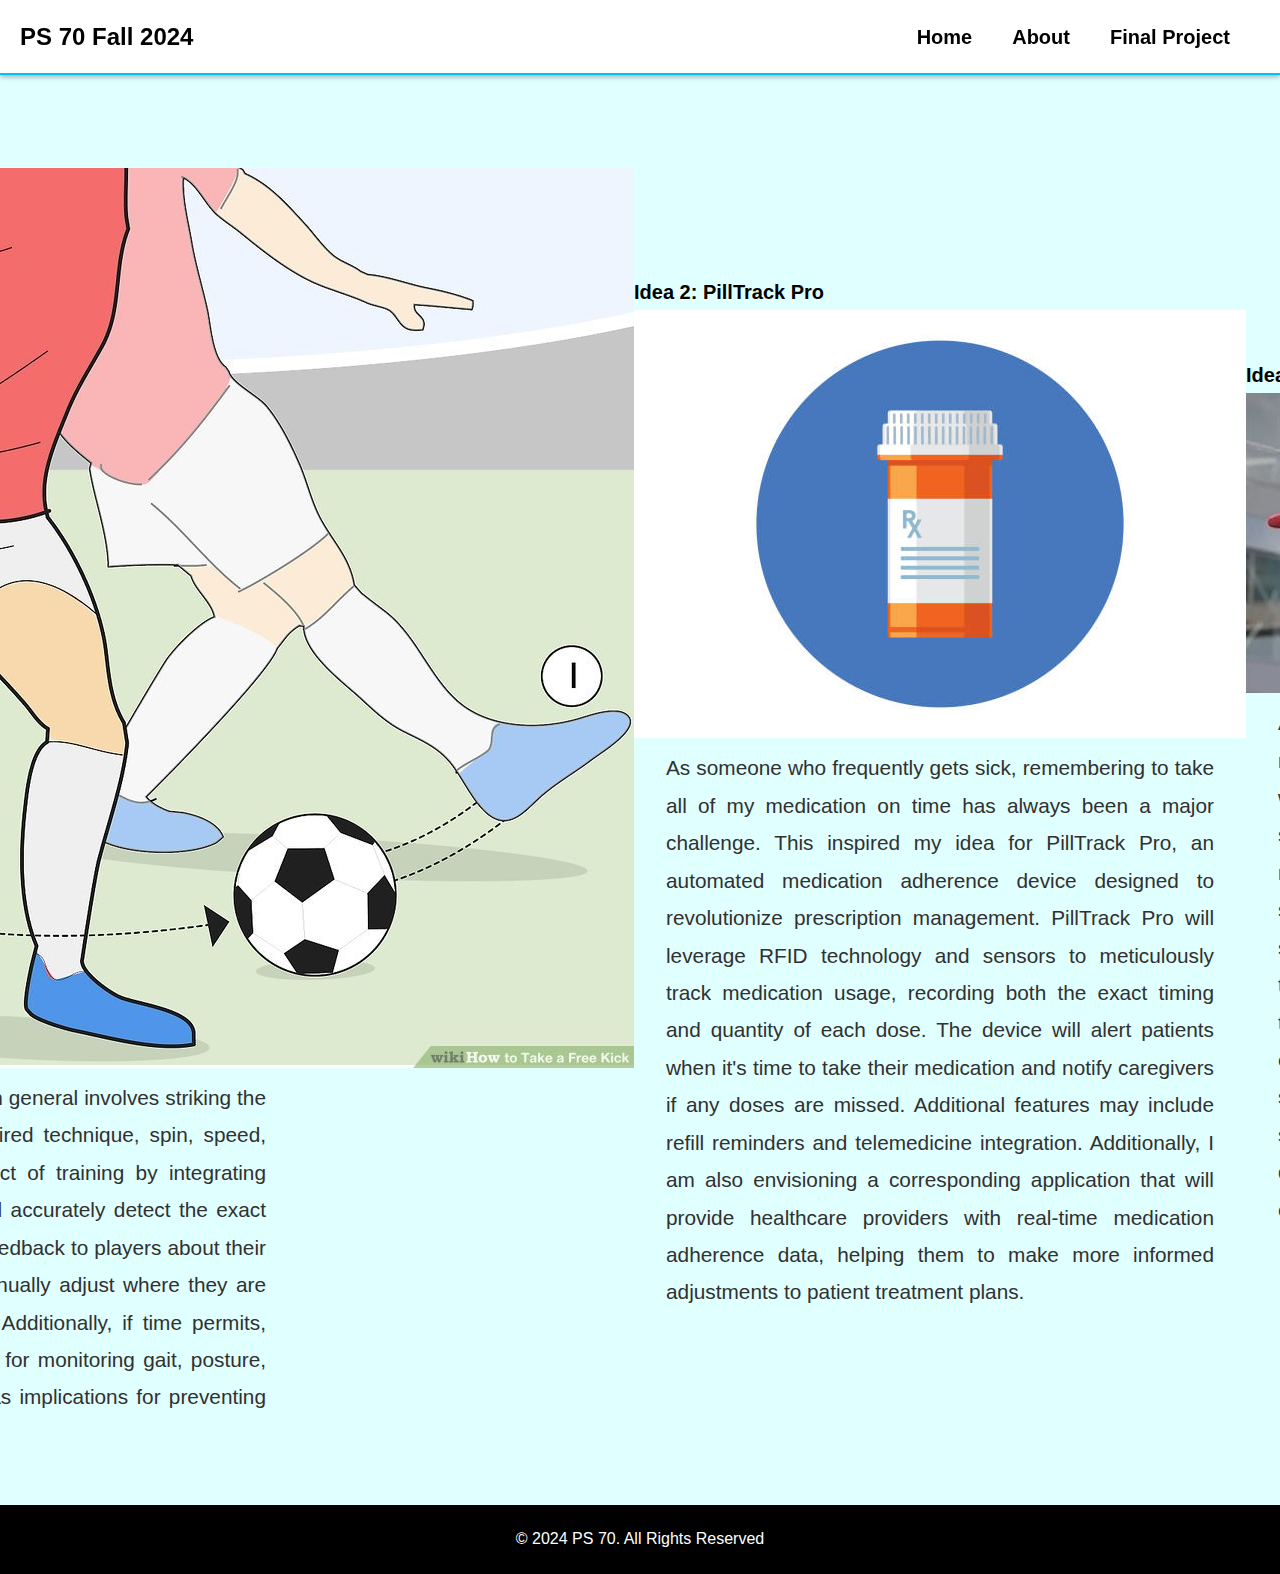
==== commit 75e6d12c: "ok" ====
--- a/01_intro/index.html
+++ b/01_intro/index.html
@@ -23,8 +23,6 @@
     </header>
 
     <section class="final-project">
-        <h1>Final Project Proposal</h1>
-        <p style="font-weight: bold">Here are at most 3 ideas for my final project:</p>
         <div class="final-project-info">
             <div class="project">
                 <h4>Idea 1: SmartCleat</h4>
--- a/style.css
+++ b/style.css
@@ -39,13 +39,12 @@
 header {
     background-color: #FFFFFF; /* White */
     border-bottom: 2px solid #00BFFF; 
-    background-color: E0F7FA;
     color: rgb(0, 0, 0);
     padding: 10px 0;
     position: fixed;
     width: 100%;
     z-index: 100;
-    box-shadow: 0 2px 2px rgba(0, 0, 0, 0.2);
+    box-shadow: 0 2px 5px rgba(0, 0, 0, 0.3);
 }
 
 nav {
@@ -280,8 +279,8 @@
 
 /* Image styling */
 .final-project-img {
-    width: 25rem; /* Adjust size as needed */
-    height: 35rem; /* Adjust size as needed */
+    width: 20rem; /* Adjust size as needed */
+    height: 20rem; /* Adjust size as needed */
     margin-right: 2rem; /* Space between image and text */
     display: flex;
     justify-content: center; /* Center the image horizontally */
@@ -300,24 +299,6 @@
     text-align: justify;
 }
 
-.final-project button {
-    border: none;
-    outline: 0;
-    padding: 10px;
-    margin: 2rem;
-    font-size: 1rem;
-    color: white;
-    background-color: #00FFFF;
-    text-align: center;
-    cursor: pointer;
-    width: 15rem;
-    border-radius: 4px;
-}
-
-.final-project button:hover {
-    background-color: #1f9405;
-}
-
 /* Responsive design for final project section */
 @media (max-width: 768px) {
     .final-project-info {
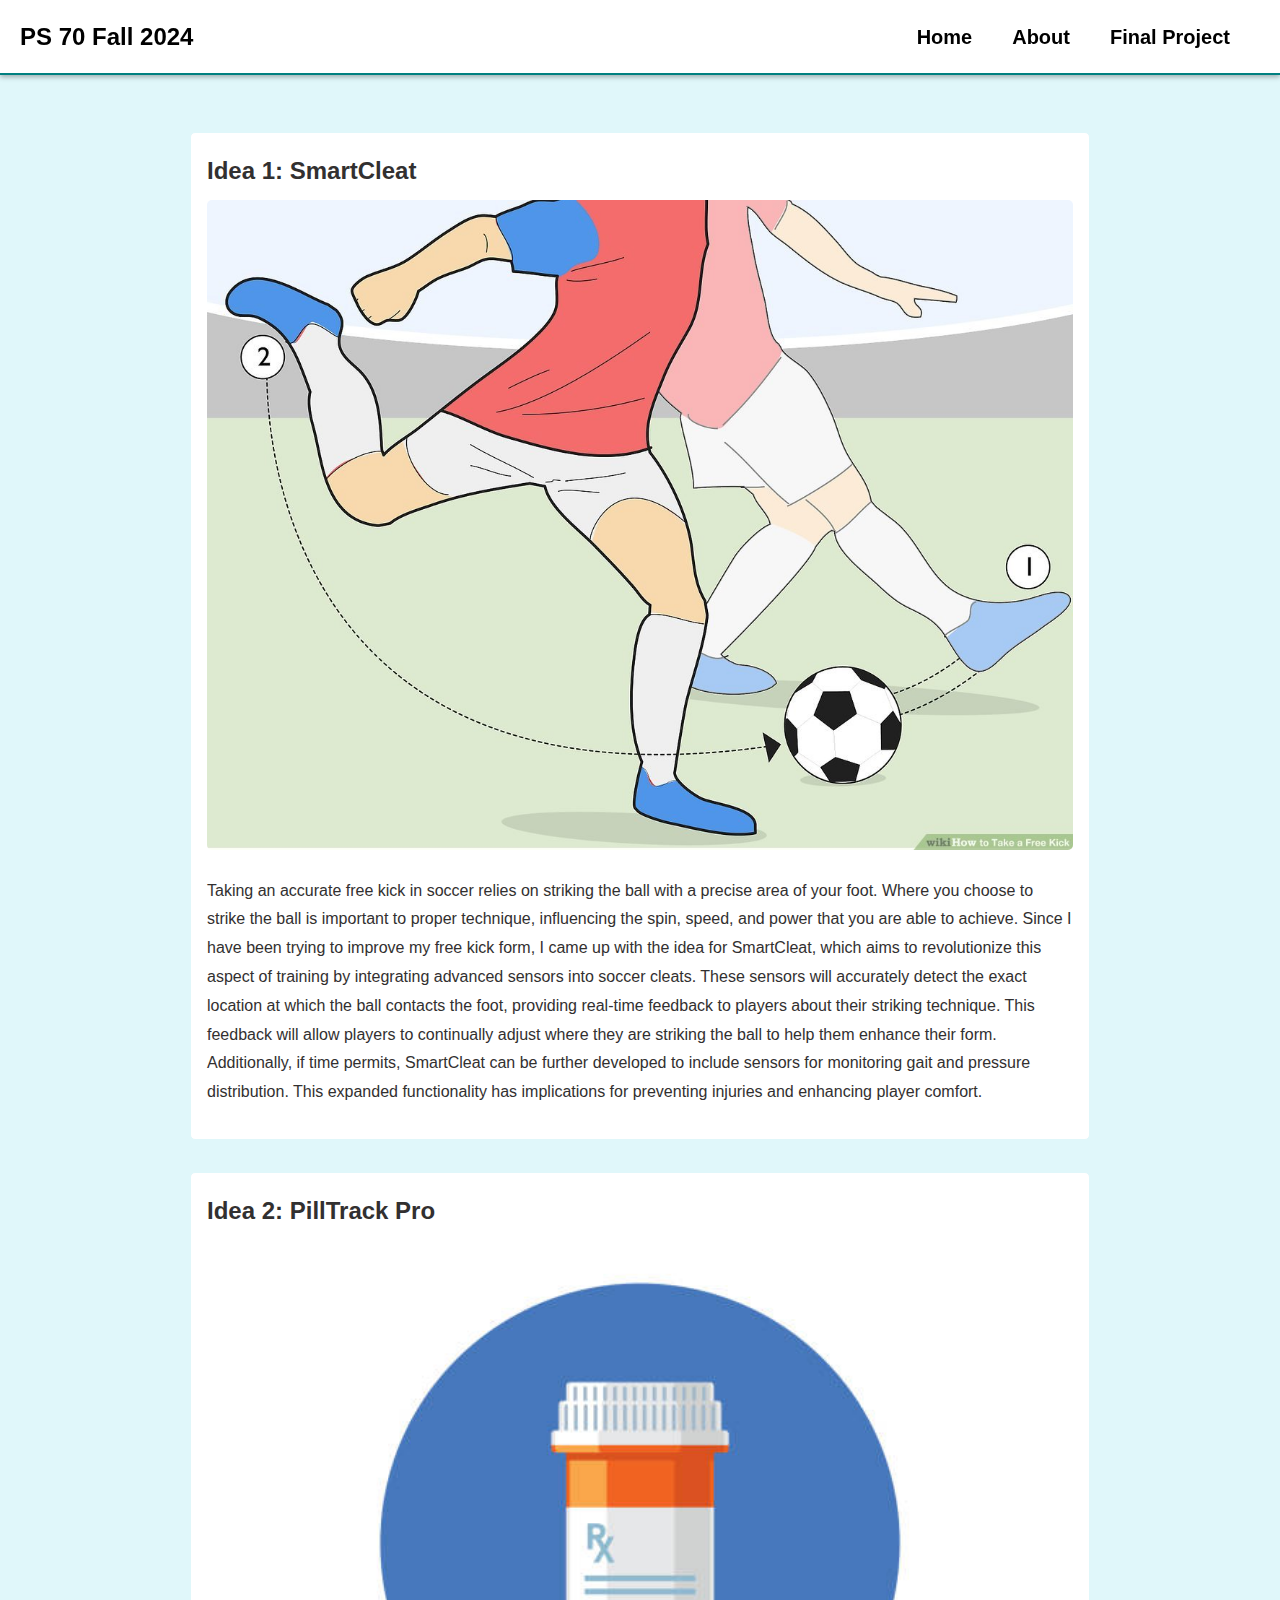
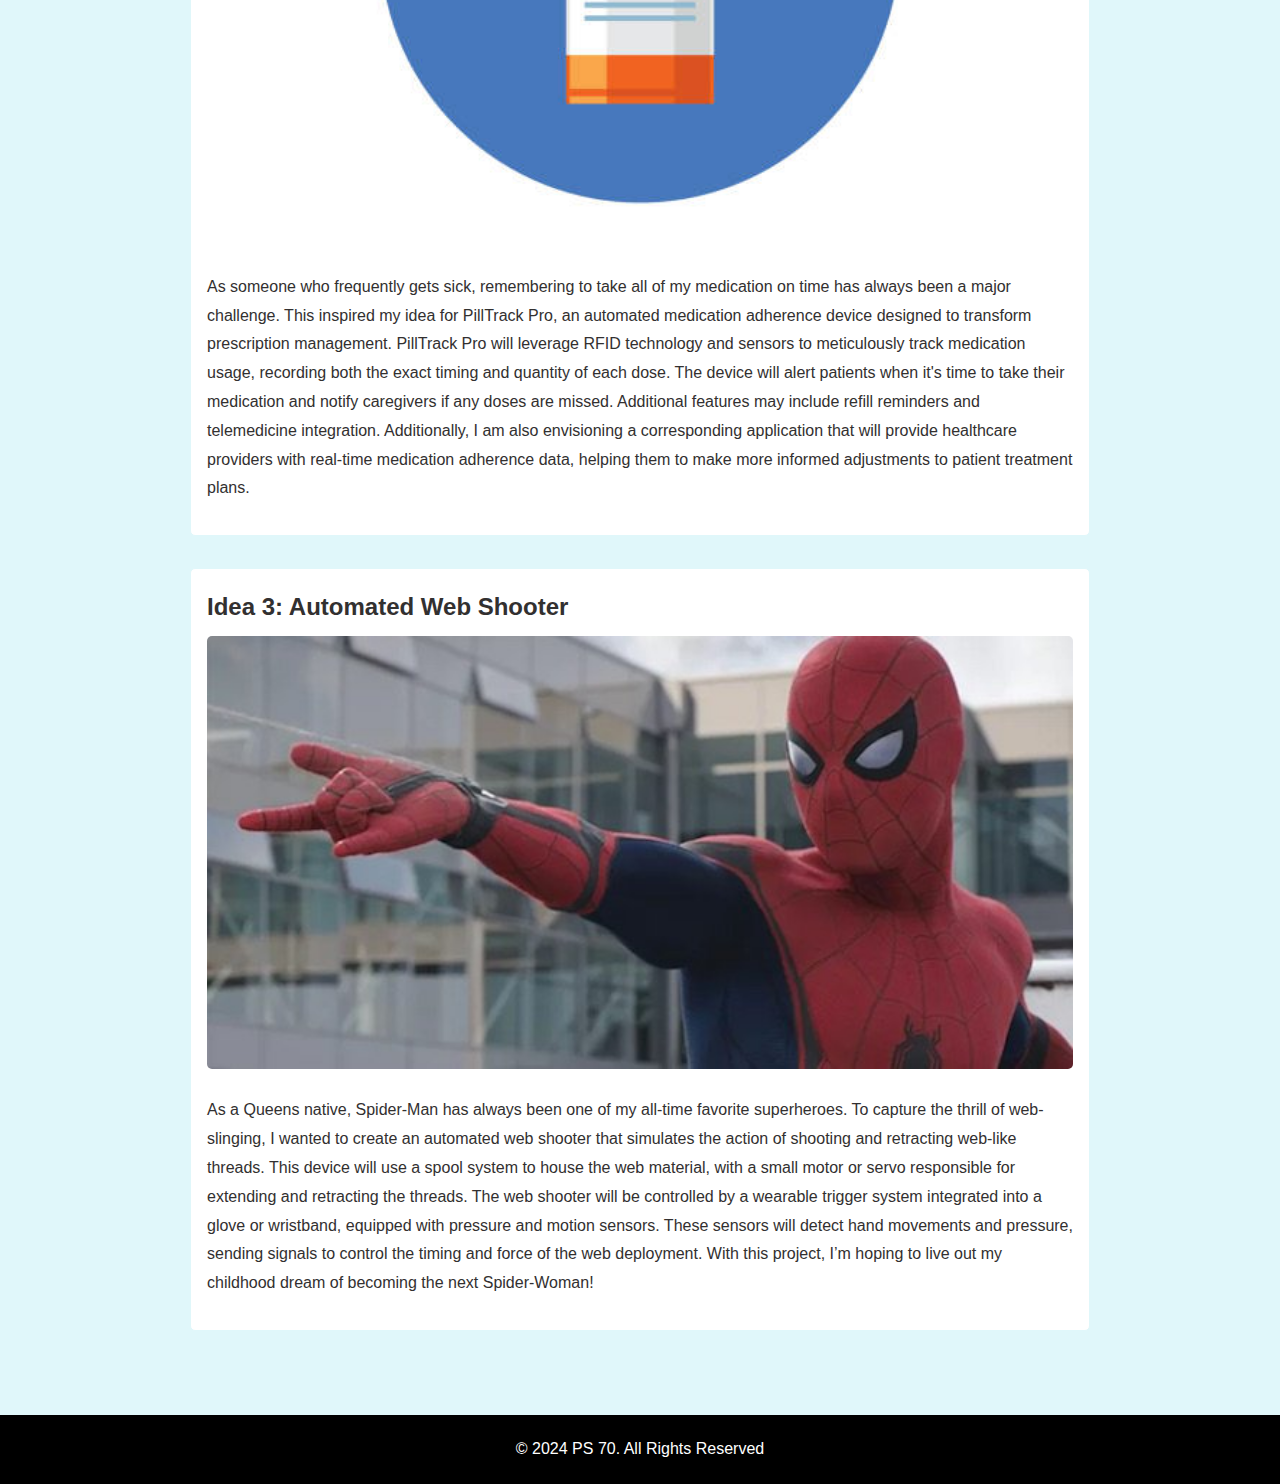
==== commit 68f7ed58: "Update index.html" ====
--- a/01_intro/index.html
+++ b/01_intro/index.html
@@ -27,19 +27,19 @@
             <div class="project">
                 <h4>Idea 1: SmartCleat</h4>
                 <img src="Soccer.jpg" alt="Smart Cleat Image">
-                <p>When playing soccer, mastering free kicks and shooting in general involves striking the ball with precise areas of your foot to achieve the desired technique, spin, speed, power, etc. SmartCleat aims to revolutionize this aspect of training by integrating advanced sensors into soccer cleats. These sensors will accurately detect the exact site of the ball’s impact on the cleat, providing real-time feedback to players about their striking technique. This feedback allows players to continually adjust where they are striking the ball to help them enhance their technique. Additionally, if time permits, SmartCleat can be further developed to include sensors for monitoring gait, posture, and pressure distribution. This expanded functionality has implications for preventing injuries and player comfort.</p>
+                <p> Taking an accurate free kick in soccer relies on striking the ball with a precise area of your foot. Where you choose to strike the ball is important to proper technique, influencing the spin, speed, and power that you are able to achieve. Since I have been trying to improve my free kick form, I came up with the idea for SmartCleat, which aims to revolutionize this aspect of training by integrating advanced sensors into soccer cleats. These sensors will accurately detect the exact location at which the ball contacts the foot, providing real-time feedback to players about their striking technique. This feedback will allow players to continually adjust where they are striking the ball to help them enhance their form. Additionally, if time permits, SmartCleat can be further developed to include sensors for monitoring gait and pressure distribution. This expanded functionality has implications for preventing injuries and enhancing player comfort.</p>
             </div>
 
             <div class="project">
                 <h4>Idea 2: PillTrack Pro</h4>
                 <img src="Pill Bottle.jpg" alt="Pill Bottle Image">
-                <p>As someone who frequently gets sick, remembering to take all of my medication on time has always been a major challenge. This inspired my idea for PillTrack Pro, an automated medication adherence device designed to revolutionize prescription management. PillTrack Pro will leverage RFID technology and sensors to meticulously track medication usage, recording both the exact timing and quantity of each dose. The device will alert patients when it's time to take their medication and notify caregivers if any doses are missed. Additional features may include refill reminders and telemedicine integration. Additionally, I am also envisioning a corresponding application that will provide healthcare providers with real-time medication adherence data, helping them to make more informed adjustments to patient treatment plans.</p>
+                <p>As someone who frequently gets sick, remembering to take all of my medication on time has always been a major challenge. This inspired my idea for PillTrack Pro, an automated medication adherence device designed to transform prescription management. PillTrack Pro will leverage RFID technology and sensors to meticulously track medication usage, recording both the exact timing and quantity of each dose. The device will alert patients when it's time to take their medication and notify caregivers if any doses are missed. Additional features may include refill reminders and telemedicine integration. Additionally, I am also envisioning a corresponding application that will provide healthcare providers with real-time medication adherence data, helping them to make more informed adjustments to patient treatment plans.</p>
             </div>
 
             <div class="project">
                 <h4>Idea 3: Automated Web Shooter</h4>
                 <img src="Web Shooter.jpg" alt="Web Shooter Image">
-                <p>As a Queens native, Spider-Man has always been one of my all-time favorite superheroes. To capture the thrill of web-slinging, I propose creating an automated web shooter that simulates the action of shooting and retracting web-like threads. This device will use a spool system to house the web material, with a small motor or servo responsible for extending and retracting the threads. The web shooter will be controlled by a wearable trigger system integrated into a glove or wristband, equipped with pressure and motion sensors. These sensors will detect hand movements and pressure, sending signals to control the timing and force of the web deployment. With this project, I’m hoping to live out my childhood dream of becoming the next Spider-Woman!</p>
+                <p>As a Queens native, Spider-Man has always been one of my all-time favorite superheroes. To capture the thrill of web-slinging, I wanted to create an automated web shooter that simulates the action of shooting and retracting web-like threads. This device will use a spool system to house the web material, with a small motor or servo responsible for extending and retracting the threads. The web shooter will be controlled by a wearable trigger system integrated into a glove or wristband, equipped with pressure and motion sensors. These sensors will detect hand movements and pressure, sending signals to control the timing and force of the web deployment. With this project, I’m hoping to live out my childhood dream of becoming the next Spider-Woman!</p>
             </div>
         </div>
     </section>
--- a/style.css
+++ b/style.css
@@ -38,7 +38,7 @@
 /* Header */
 header {
     background-color: #FFFFFF; /* White */
-    border-bottom: 2px solid #00BFFF; 
+    border-bottom: 2px solid #008080; 
     color: rgb(0, 0, 0);
     padding: 10px 0;
     position: fixed;
@@ -230,7 +230,7 @@
     margin: 2rem;
     font-size: 1rem;
     color: white;
-    background-color: #00FFFF;
+    background-color: #008080;
     text-align: center;
     cursor: pointer;
     width: 15rem;
@@ -238,7 +238,7 @@
 }
 
 button:hover {
-    background-color: #1f9405;
+    background-color: #0077BE;
 }
 
 /* Footer */
@@ -251,75 +251,58 @@
 
 /* Final Project Section */
 .final-project {
-    background: linear-gradient(360deg, #E0FFFF 0%, #E0FFFF 100%);
+    background: linear-gradient(360deg, #E0F7FA 0%, #E0F7FA 100%);
     padding: 100px 0 20px 0;
     text-align: center; /* Center the heading and text */
 }
 
-.final-project h1 {
-    font-size: 2.5rem;
-    margin-bottom: 20px;
-}
-
-.final-project p {
+.final-project-info {
+    display: flex;
+    flex-direction: column; /* Stack items vertically */
+    align-items: center; /* Center items horizontally */
+    margin: 2rem auto; /* Center the section and add margin */
+    max-width: 900px; /* Limit the width of the section for better readability */
+}
+
+.project {
+    background-color: #FFFFFF; /* White background for project containers */
+    border: 1px solid #E0F7FA; /* Light blue border matching the background */
+    border-radius: 5px;
+    padding: 1rem;
+    margin-bottom: 2rem; /* Space between each project */
+    max-width: 100%; /* Full width within the container */
+    text-align: left; /* Align text to the left */
+}
+
+.project img {
+    width: 100%; /* Ensure image takes full width of its container */
+    height: auto; /* Maintain aspect ratio */
+    border-radius: 5px;
+    margin-bottom: 1rem; /* Space between image and text */
+}
+
+.project h4 {
+    font-size: 1.5rem;
+    margin-bottom: 0.5rem;
+    color: #323030; /* Dark text color for headings */
+}
+
+.project p {
     font-size: 1rem;
-    color: #323030;
-    max-width: 800px;
-    margin: 0 auto;
-}
-
-/* Flexbox container for image and text */
-.final-project-info {
-    display: flex;
-    align-items: center;
-    justify-content: center; /* Center items horizontally */
-    margin: 2rem 2rem;
-    text-align: left; /* Align text to the left */
-}
-
-/* Image styling */
-.final-project-img {
-    width: 20rem; /* Adjust size as needed */
-    height: 20rem; /* Adjust size as needed */
-    margin-right: 2rem; /* Space between image and text */
-    display: flex;
-    justify-content: center; /* Center the image horizontally */
-}
-
-.final-project-img img {
-    width: 100%;
-    height: 100%;
-    border-radius: 5px;
-    object-fit: contain; /* Ensure image fits container */
-}
-
-.final-project-info p {
-    font-size: 1.3rem;
-    margin: 0 2rem;
-    text-align: justify;
-}
-
-/* Responsive design for final project section */
+    color: #323030; /* Dark text color for paragraphs */
+    margin-bottom: 1rem; /* Space between paragraphs */
+}
+
 @media (max-width: 768px) {
     .final-project-info {
-        flex-direction: column;
-        text-align: center;
-    }
-
-    .final-project-img {
-        width: 60%;
-        height: 60%;
-        margin-bottom: 1rem;
-    }
-
-    .final-project-info p {
-        margin: 1rem 2rem;
-    }
-
-    .final-project button {
-        margin: 1rem 2rem;
-        width: 10rem;
-    }
-}
-
-
+        padding: 0 1rem; /* Add padding for smaller screens */
+    }
+
+    .project {
+        max-width: 100%; /* Allow for full width on smaller screens */
+    }
+}
+
+
+
+
